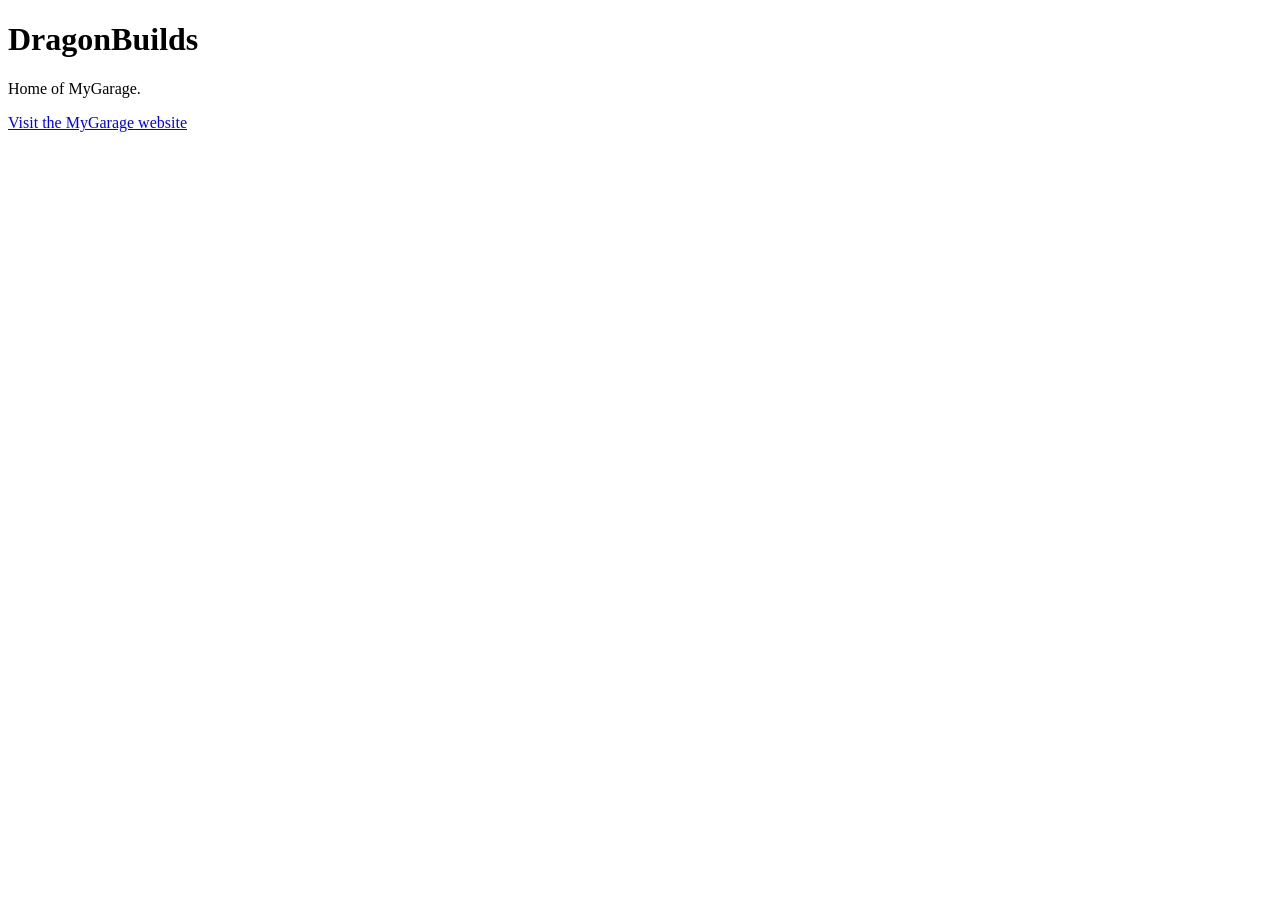
==== docs/index.html @ a49e7f2a "Create index.html" ====
<!doctype html>
<html lang="en">
<head>
    <meta charset="utf-8">
    <meta name="viewport" content="width=device-width, initial-scale=1">
    <title>DragonBuilds</title>
</head>
<body>
    <h1>DragonBuilds</h1>
    <p>Home of MyGarage.</p>
    <p><a href="mygarage/">Visit the MyGarage website</a></p>
</body>
</html>
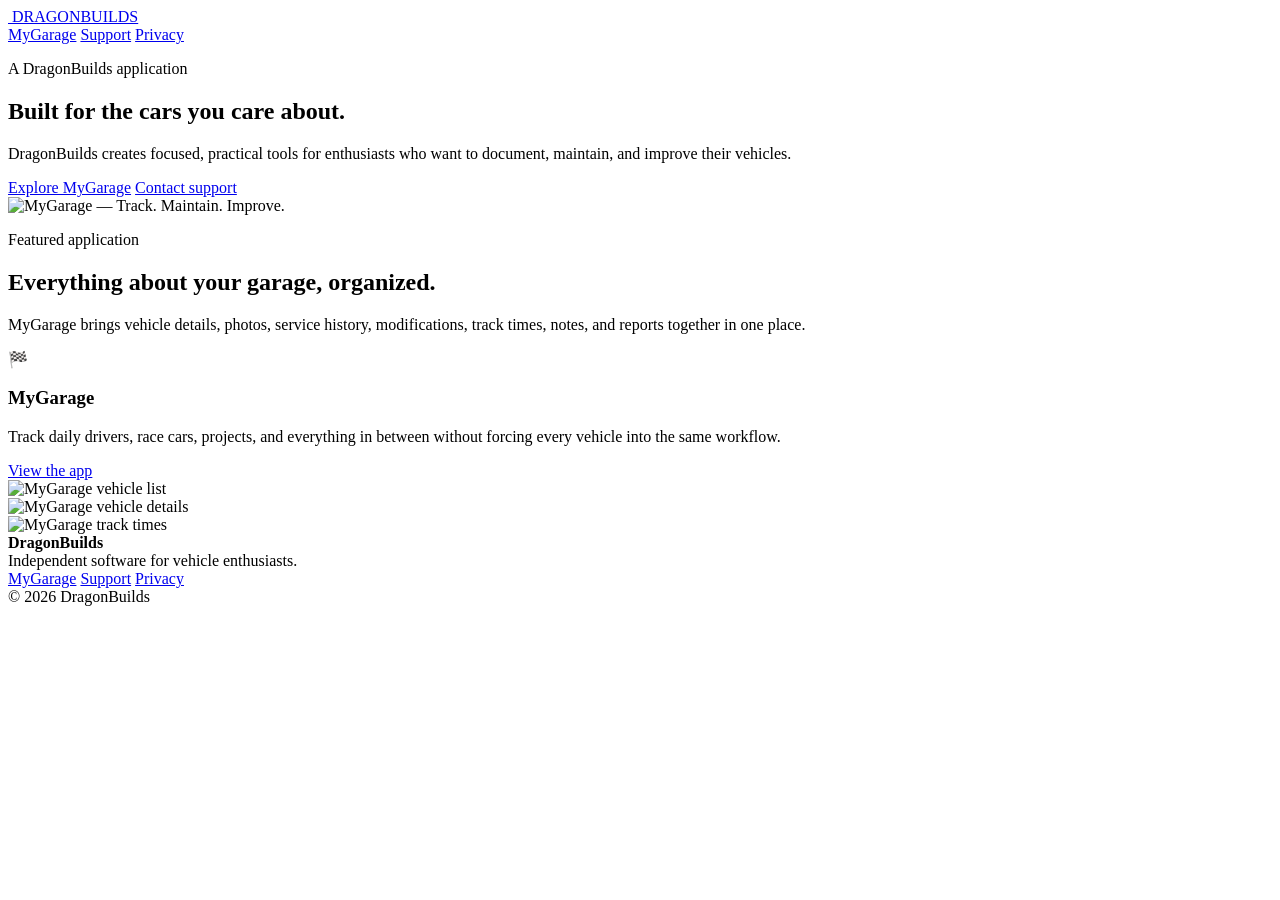
==== commit 7ff31868: "Add files via upload" ====
--- a/docs/index.html
+++ b/docs/index.html
@@ -1,13 +1,88 @@
 <!doctype html>
 <html lang="en">
 <head>
-    <meta charset="utf-8">
-    <meta name="viewport" content="width=device-width, initial-scale=1">
-    <title>DragonBuilds</title>
+  <meta charset="utf-8">
+  <meta name="viewport" content="width=device-width, initial-scale=1">
+  <meta name="description" content="DragonBuilds creates practical software for vehicle enthusiasts. Home of MyGarage.">
+  <meta name="theme-color" content="#050914">
+  <title>DragonBuilds — Home of MyGarage</title>
+  <link rel="icon" type="image/png" href="assets/images/mygarage-icon.png">
+  <link rel="stylesheet" href="/assets/styles.css">
 </head>
 <body>
-    <h1>DragonBuilds</h1>
-    <p>Home of MyGarage.</p>
-    <p><a href="mygarage/">Visit the MyGarage website</a></p>
+
+<header class="site-header">
+  <nav class="wrapper nav" aria-label="Primary navigation">
+    <a class="brand" href="/">
+      <img src="/assets/images/mygarage-icon.png" alt="">
+      <span>DRAGONBUILDS</span>
+    </a>
+    <div class="nav-links">
+      <a href="/mygarage/" aria-current="page">MyGarage</a>
+      <a class="hide-mobile" href="/mygarage/support.html" >Support</a>
+      <a class="hide-mobile" href="/mygarage/privacy.html" >Privacy</a>
+    </div>
+  </nav>
+</header>
+
+<main>
+  <section class="hero">
+    <div class="wrapper hero-grid">
+      <div>
+        <p class="eyebrow">A DragonBuilds application</p>
+        <h1>Built for the cars you care about.</h1>
+        <p class="lede">DragonBuilds creates focused, practical tools for enthusiasts who want to document, maintain, and improve their vehicles.</p>
+        <div class="hero-actions">
+          <a class="button" href="/mygarage/">Explore MyGarage</a>
+          <a class="button secondary" href="/mygarage/support.html">Contact support</a>
+        </div>
+      </div>
+      <div class="hero-art">
+        <img src="/assets/images/mygarage-wordmark.png" alt="MyGarage — Track. Maintain. Improve.">
+      </div>
+    </div>
+  </section>
+
+  <section class="section band">
+    <div class="wrapper">
+      <div class="section-heading">
+        <p class="eyebrow">Featured application</p>
+        <h2>Everything about your garage, organized.</h2>
+        <p>MyGarage brings vehicle details, photos, service history, modifications, track times, notes, and reports together in one place.</p>
+      </div>
+      <div class="feature-showcase">
+        <div>
+          <div class="card">
+            <div class="icon">🏁</div>
+            <h3>MyGarage</h3>
+            <p>Track daily drivers, race cars, projects, and everything in between without forcing every vehicle into the same workflow.</p>
+            <a class="button" href="/mygarage/">View the app</a>
+          </div>
+        </div>
+        <div class="phone-row" aria-label="MyGarage app screenshots">
+          <div class="phone-shot"><img src="/assets/images/garage-home.jpg" alt="MyGarage vehicle list"></div>
+          <div class="phone-shot"><img src="/assets/images/vehicle-details.jpg" alt="MyGarage vehicle details"></div>
+          <div class="phone-shot"><img src="/assets/images/track-times.jpg" alt="MyGarage track times"></div>
+        </div>
+      </div>
+    </div>
+  </section>
+</main>
+
+<footer>
+  <div class="wrapper footer-grid">
+    <div>
+      <strong>DragonBuilds</strong><br>
+      <span class="small">Independent software for vehicle enthusiasts.</span>
+    </div>
+    <div class="footer-links">
+      <a href="/mygarage/">MyGarage</a>
+      <a href="/mygarage/support.html">Support</a>
+      <a href="/mygarage/privacy.html">Privacy</a>
+    </div>
+    <div class="small">© 2026 DragonBuilds</div>
+  </div>
+</footer>
+
 </body>
 </html>
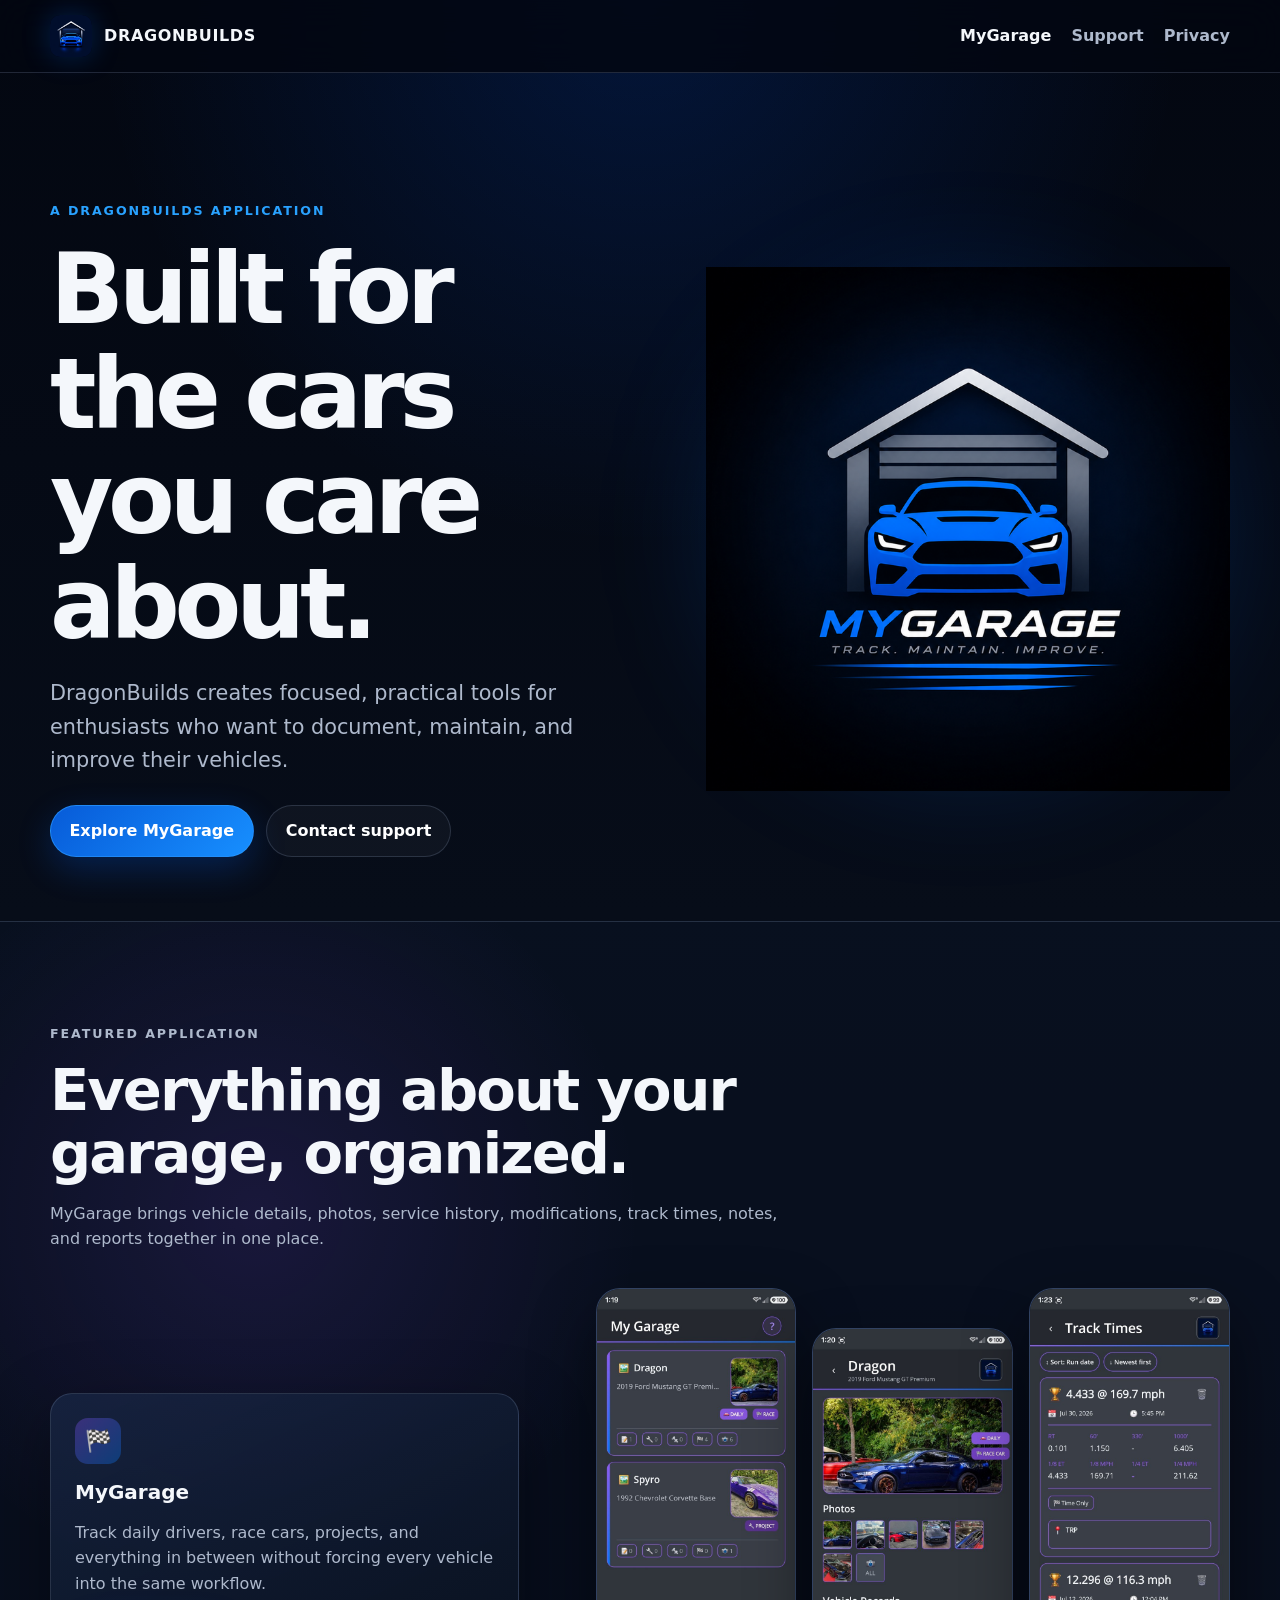
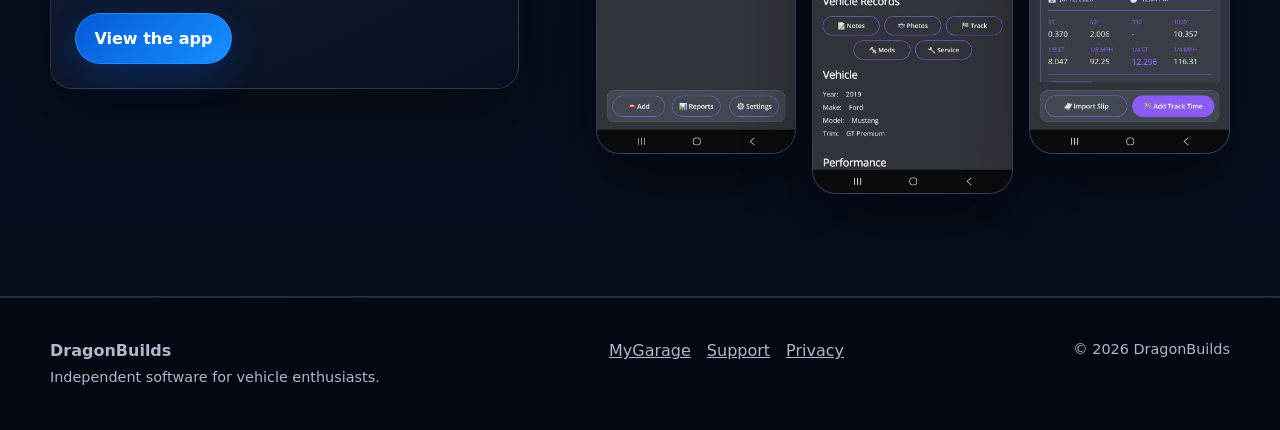
==== commit 6f3573d4: "Add files via upload" ====
--- a/docs/index.html
+++ b/docs/index.html
@@ -7,20 +7,20 @@
   <meta name="theme-color" content="#050914">
   <title>DragonBuilds — Home of MyGarage</title>
   <link rel="icon" type="image/png" href="assets/images/mygarage-icon.png">
-  <link rel="stylesheet" href="/assets/styles.css">
+  <link rel="stylesheet" href="assets/styles.css">
 </head>
 <body>
 
 <header class="site-header">
   <nav class="wrapper nav" aria-label="Primary navigation">
-    <a class="brand" href="/">
-      <img src="/assets/images/mygarage-icon.png" alt="">
+    <a class="brand" href="./">
+      <img src="assets/images/mygarage-icon.png" alt="">
       <span>DRAGONBUILDS</span>
     </a>
     <div class="nav-links">
-      <a href="/mygarage/" aria-current="page">MyGarage</a>
-      <a class="hide-mobile" href="/mygarage/support.html" >Support</a>
-      <a class="hide-mobile" href="/mygarage/privacy.html" >Privacy</a>
+      <a href="mygarage/" aria-current="page">MyGarage</a>
+      <a class="hide-mobile" href="mygarage/support.html" >Support</a>
+      <a class="hide-mobile" href="mygarage/privacy.html" >Privacy</a>
     </div>
   </nav>
 </header>
@@ -33,12 +33,12 @@
         <h1>Built for the cars you care about.</h1>
         <p class="lede">DragonBuilds creates focused, practical tools for enthusiasts who want to document, maintain, and improve their vehicles.</p>
         <div class="hero-actions">
-          <a class="button" href="/mygarage/">Explore MyGarage</a>
-          <a class="button secondary" href="/mygarage/support.html">Contact support</a>
+          <a class="button" href="mygarage/">Explore MyGarage</a>
+          <a class="button secondary" href="mygarage/support.html">Contact support</a>
         </div>
       </div>
       <div class="hero-art">
-        <img src="/assets/images/mygarage-wordmark.png" alt="MyGarage — Track. Maintain. Improve.">
+        <img src="assets/images/mygarage-wordmark.png" alt="MyGarage — Track. Maintain. Improve.">
       </div>
     </div>
   </section>
@@ -56,13 +56,13 @@
             <div class="icon">🏁</div>
             <h3>MyGarage</h3>
             <p>Track daily drivers, race cars, projects, and everything in between without forcing every vehicle into the same workflow.</p>
-            <a class="button" href="/mygarage/">View the app</a>
+            <a class="button" href="mygarage/">View the app</a>
           </div>
         </div>
         <div class="phone-row" aria-label="MyGarage app screenshots">
-          <div class="phone-shot"><img src="/assets/images/garage-home.jpg" alt="MyGarage vehicle list"></div>
-          <div class="phone-shot"><img src="/assets/images/vehicle-details.jpg" alt="MyGarage vehicle details"></div>
-          <div class="phone-shot"><img src="/assets/images/track-times.jpg" alt="MyGarage track times"></div>
+          <div class="phone-shot"><img src="assets/images/garage-home.jpg" alt="MyGarage vehicle list"></div>
+          <div class="phone-shot"><img src="assets/images/vehicle-details.jpg" alt="MyGarage vehicle details"></div>
+          <div class="phone-shot"><img src="assets/images/track-times.jpg" alt="MyGarage track times"></div>
         </div>
       </div>
     </div>
@@ -76,9 +76,9 @@
       <span class="small">Independent software for vehicle enthusiasts.</span>
     </div>
     <div class="footer-links">
-      <a href="/mygarage/">MyGarage</a>
-      <a href="/mygarage/support.html">Support</a>
-      <a href="/mygarage/privacy.html">Privacy</a>
+      <a href="mygarage/">MyGarage</a>
+      <a href="mygarage/support.html">Support</a>
+      <a href="mygarage/privacy.html">Privacy</a>
     </div>
     <div class="small">© 2026 DragonBuilds</div>
   </div>
--- a/docs/assets/styles.css
+++ b/docs/assets/styles.css
@@ -0,0 +1,432 @@
+:root {
+  --bg: #050914;
+  --bg-soft: #0a1122;
+  --panel: rgba(14, 24, 45, 0.86);
+  --panel-solid: #0d172a;
+  --text: #f4f7fb;
+  --muted: #aeb9cc;
+  --line: rgba(154, 173, 209, 0.2);
+  --blue: #087dff;
+  --blue-bright: #29a2ff;
+  --purple: #8c52ff;
+  --max-width: 1180px;
+  --shadow: 0 24px 70px rgba(0, 0, 0, 0.38);
+}
+
+* { box-sizing: border-box; }
+
+html {
+  scroll-behavior: smooth;
+  color-scheme: dark;
+}
+
+body {
+  margin: 0;
+  min-width: 320px;
+  font-family: Inter, ui-sans-serif, system-ui, -apple-system, BlinkMacSystemFont, "Segoe UI", sans-serif;
+  color: var(--text);
+  background:
+    radial-gradient(circle at 50% 0%, rgba(0, 92, 255, 0.17), transparent 34rem),
+    linear-gradient(180deg, #030711 0%, #070d19 45%, #030711 100%);
+  line-height: 1.6;
+}
+
+a { color: inherit; }
+
+img {
+  display: block;
+  max-width: 100%;
+}
+
+.wrapper {
+  width: min(calc(100% - 2rem), var(--max-width));
+  margin-inline: auto;
+}
+
+.site-header {
+  position: sticky;
+  top: 0;
+  z-index: 20;
+  border-bottom: 1px solid var(--line);
+  background: rgba(3, 7, 17, 0.84);
+  backdrop-filter: blur(18px);
+}
+
+.nav {
+  min-height: 72px;
+  display: flex;
+  align-items: center;
+  justify-content: space-between;
+  gap: 1.25rem;
+}
+
+.brand {
+  display: inline-flex;
+  align-items: center;
+  gap: 0.75rem;
+  font-weight: 800;
+  letter-spacing: 0.04em;
+  text-decoration: none;
+}
+
+.brand img {
+  width: 42px;
+  height: 42px;
+  border-radius: 10px;
+  box-shadow: 0 0 28px rgba(0, 111, 255, 0.25);
+}
+
+.nav-links {
+  display: flex;
+  align-items: center;
+  gap: 1.25rem;
+}
+
+.nav-links a {
+  color: var(--muted);
+  text-decoration: none;
+  font-weight: 650;
+}
+
+.nav-links a:hover,
+.nav-links a[aria-current="page"] {
+  color: var(--text);
+}
+
+.button {
+  display: inline-flex;
+  align-items: center;
+  justify-content: center;
+  min-height: 48px;
+  padding: 0.75rem 1.15rem;
+  border: 1px solid rgba(44, 153, 255, 0.65);
+  border-radius: 999px;
+  color: white;
+  background: linear-gradient(135deg, #075bd8, #178fff);
+  box-shadow: 0 12px 34px rgba(0, 102, 255, 0.24);
+  text-decoration: none;
+  font-weight: 800;
+}
+
+.button.secondary {
+  border-color: var(--line);
+  background: rgba(255, 255, 255, 0.035);
+  box-shadow: none;
+}
+
+.hero {
+  padding: clamp(4.5rem, 10vw, 8rem) 0 4rem;
+}
+
+.hero-grid {
+  display: grid;
+  grid-template-columns: 1.05fr 0.95fr;
+  align-items: center;
+  gap: clamp(2.5rem, 6vw, 6rem);
+}
+
+.eyebrow {
+  margin: 0 0 1rem;
+  color: var(--blue-bright);
+  font-weight: 850;
+  letter-spacing: 0.15em;
+  text-transform: uppercase;
+  font-size: 0.79rem;
+}
+
+h1, h2, h3 {
+  margin-top: 0;
+  line-height: 1.08;
+}
+
+h1 {
+  max-width: 12ch;
+  margin-bottom: 1.25rem;
+  font-size: clamp(3rem, 7.6vw, 6.8rem);
+  letter-spacing: -0.055em;
+}
+
+h2 {
+  margin-bottom: 1rem;
+  font-size: clamp(2rem, 4.5vw, 3.7rem);
+  letter-spacing: -0.035em;
+}
+
+h3 {
+  margin-bottom: 0.65rem;
+  font-size: 1.25rem;
+}
+
+.lede {
+  max-width: 640px;
+  margin: 0 0 1.75rem;
+  color: var(--muted);
+  font-size: clamp(1.05rem, 2vw, 1.3rem);
+}
+
+.hero-actions {
+  display: flex;
+  flex-wrap: wrap;
+  gap: 0.8rem;
+}
+
+.hero-art {
+  position: relative;
+  isolation: isolate;
+}
+
+.hero-art::before {
+  content: "";
+  position: absolute;
+  inset: 10% 8%;
+  z-index: -1;
+  border-radius: 50%;
+  background: rgba(0, 105, 255, 0.32);
+  filter: blur(70px);
+}
+
+.hero-art img {
+  width: min(100%, 640px);
+  margin-inline: auto;
+}
+
+.section {
+  padding: clamp(4rem, 8vw, 7rem) 0;
+}
+
+.section-heading {
+  max-width: 760px;
+  margin-bottom: 2.25rem;
+}
+
+.section-heading p,
+.card p,
+.prose p,
+.prose li {
+  color: var(--muted);
+}
+
+.grid-3,
+.grid-4 {
+  display: grid;
+  gap: 1.25rem;
+}
+
+.grid-3 { grid-template-columns: repeat(3, 1fr); }
+.grid-4 { grid-template-columns: repeat(4, 1fr); }
+
+.card {
+  padding: 1.5rem;
+  border: 1px solid var(--line);
+  border-radius: 22px;
+  background: linear-gradient(155deg, rgba(25, 40, 71, 0.72), rgba(9, 17, 31, 0.88));
+  box-shadow: var(--shadow);
+}
+
+.card .icon {
+  display: grid;
+  width: 46px;
+  height: 46px;
+  margin-bottom: 1.15rem;
+  place-items: center;
+  border-radius: 13px;
+  background: linear-gradient(135deg, rgba(140,82,255,.32), rgba(0,126,255,.32));
+  font-size: 1.35rem;
+}
+
+.feature-showcase {
+  display: grid;
+  grid-template-columns: 0.85fr 1.15fr;
+  gap: clamp(2rem, 6vw, 5rem);
+  align-items: center;
+}
+
+.phone-row {
+  display: grid;
+  grid-template-columns: repeat(3, minmax(0, 1fr));
+  gap: 1rem;
+  align-items: start;
+}
+
+.phone-shot {
+  overflow: hidden;
+  border: 1px solid rgba(97, 131, 188, 0.4);
+  border-radius: 24px;
+  background: #111827;
+  box-shadow: 0 28px 65px rgba(0, 0, 0, 0.48);
+}
+
+.phone-shot:nth-child(2) { margin-top: 2.5rem; }
+
+.phone-shot img {
+  width: 100%;
+  height: auto;
+}
+
+.screenshot-grid {
+  display: grid;
+  grid-template-columns: repeat(4, minmax(0, 1fr));
+  gap: 1rem;
+}
+
+.screenshot-card {
+  overflow: hidden;
+  border: 1px solid var(--line);
+  border-radius: 22px;
+  background: var(--panel-solid);
+  box-shadow: var(--shadow);
+}
+
+.screenshot-card img {
+  width: 100%;
+  aspect-ratio: 9 / 19.5;
+  object-fit: cover;
+  object-position: top;
+}
+
+.screenshot-card figcaption {
+  padding: 1rem;
+  color: var(--muted);
+  font-weight: 700;
+}
+
+.band {
+  border-block: 1px solid var(--line);
+  background:
+    radial-gradient(circle at 20% 30%, rgba(140, 82, 255, 0.13), transparent 24rem),
+    rgba(10, 18, 34, 0.65);
+}
+
+.callout {
+  display: flex;
+  align-items: center;
+  justify-content: space-between;
+  gap: 2rem;
+  padding: clamp(2rem, 5vw, 3.5rem);
+  border: 1px solid rgba(28, 133, 255, 0.38);
+  border-radius: 28px;
+  background: linear-gradient(135deg, rgba(6, 45, 97, 0.72), rgba(21, 14, 56, 0.75));
+}
+
+.callout h2 { margin-bottom: 0.4rem; }
+.callout p { margin: 0; color: var(--muted); }
+
+.page-hero {
+  padding: 5rem 0 2.5rem;
+}
+
+.page-hero h1 {
+  max-width: 16ch;
+  font-size: clamp(2.6rem, 7vw, 5.2rem);
+}
+
+.prose {
+  max-width: 860px;
+  padding-bottom: 6rem;
+}
+
+.prose section {
+  margin-top: 2.5rem;
+  padding-top: 2.5rem;
+  border-top: 1px solid var(--line);
+}
+
+.prose ul {
+  padding-left: 1.25rem;
+}
+
+.contact-box {
+  margin: 2rem 0;
+  padding: 1.5rem;
+  border: 1px solid rgba(44, 153, 255, 0.44);
+  border-radius: 20px;
+  background: rgba(8, 39, 82, 0.48);
+}
+
+.contact-box a {
+  color: #65b7ff;
+  font-weight: 800;
+}
+
+footer {
+  padding: 2.5rem 0;
+  border-top: 1px solid var(--line);
+  color: var(--muted);
+}
+
+.footer-grid {
+  display: flex;
+  justify-content: space-between;
+  gap: 1rem;
+  flex-wrap: wrap;
+}
+
+.footer-links {
+  display: flex;
+  gap: 1rem;
+  flex-wrap: wrap;
+}
+
+.footer-links a {
+  color: var(--muted);
+}
+
+.small { font-size: 0.9rem; }
+
+@media (max-width: 900px) {
+  .hero-grid,
+  .feature-showcase {
+    grid-template-columns: 1fr;
+  }
+
+  .hero-art {
+    max-width: 650px;
+    margin-inline: auto;
+  }
+
+  .grid-3 { grid-template-columns: 1fr; }
+  .grid-4 { grid-template-columns: repeat(2, 1fr); }
+  .screenshot-grid { grid-template-columns: repeat(2, 1fr); }
+}
+
+@media (max-width: 620px) {
+  .wrapper { width: min(calc(100% - 1.25rem), var(--max-width)); }
+
+  .nav {
+    min-height: 64px;
+  }
+
+  .brand span { display: none; }
+
+  .nav-links {
+    gap: 0.75rem;
+    font-size: 0.9rem;
+  }
+
+  .nav-links .hide-mobile { display: none; }
+
+  .hero { padding-top: 3.5rem; }
+
+  .hero-actions .button {
+    width: 100%;
+  }
+
+  .phone-row {
+    grid-template-columns: repeat(2, 1fr);
+  }
+
+  .phone-shot:nth-child(2) { margin-top: 1rem; }
+  .phone-shot:nth-child(3) { display: none; }
+
+  .grid-4,
+  .screenshot-grid {
+    grid-template-columns: 1fr;
+  }
+
+  .callout {
+    align-items: stretch;
+    flex-direction: column;
+  }
+
+  .callout .button { width: 100%; }
+}
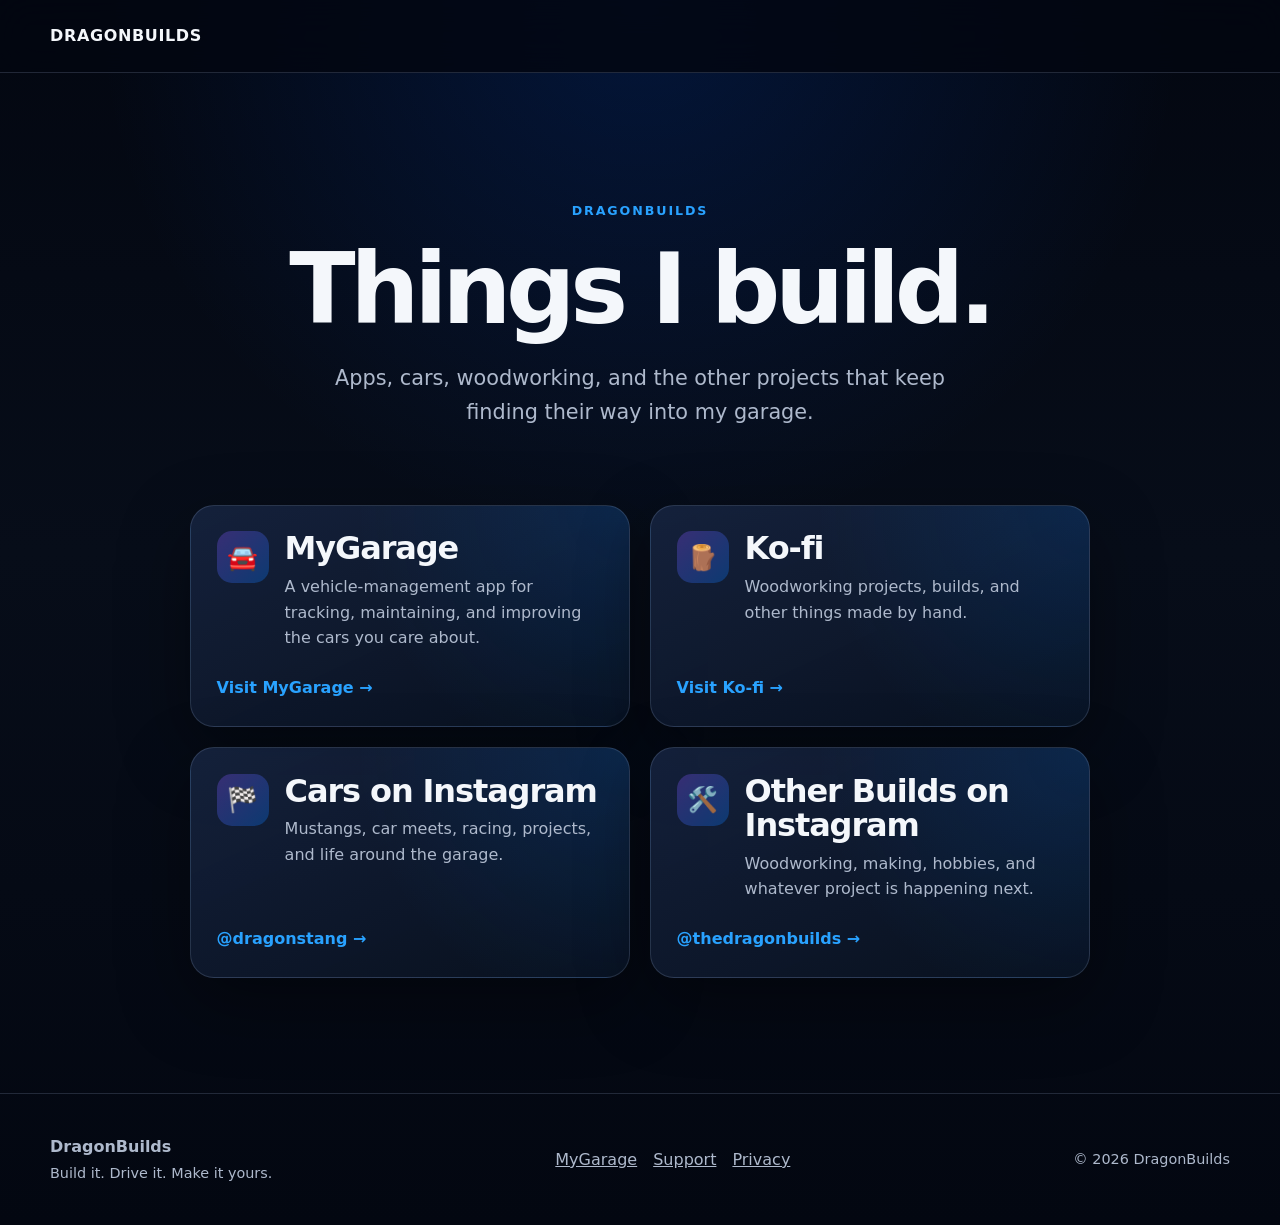
==== commit 5b7f651c: "Add files via upload" ====
--- a/docs/index.html
+++ b/docs/index.html
@@ -3,68 +3,184 @@
 <head>
   <meta charset="utf-8">
   <meta name="viewport" content="width=device-width, initial-scale=1">
-  <meta name="description" content="DragonBuilds creates practical software for vehicle enthusiasts. Home of MyGarage.">
+  <meta name="description" content="DragonBuilds — apps, cars, woodworking, and other projects.">
   <meta name="theme-color" content="#050914">
-  <title>DragonBuilds — Home of MyGarage</title>
+  <title>DragonBuilds</title>
   <link rel="icon" type="image/png" href="assets/images/mygarage-icon.png">
   <link rel="stylesheet" href="assets/styles.css">
+
+  <style>
+    .links-hero {
+      padding: clamp(4.5rem, 10vw, 8rem) 0 3rem;
+      text-align: center;
+    }
+
+    .links-hero h1 {
+      max-width: none;
+      margin-left: auto;
+      margin-right: auto;
+    }
+
+    .links-hero .lede {
+      margin-left: auto;
+      margin-right: auto;
+    }
+
+    .link-grid {
+      display: grid;
+      grid-template-columns: repeat(2, minmax(0, 1fr));
+      gap: 1.25rem;
+      max-width: 900px;
+      margin: 0 auto;
+      padding-bottom: clamp(4rem, 9vw, 8rem);
+    }
+
+    .link-card {
+      display: flex;
+      min-height: 180px;
+      padding: 1.6rem;
+      flex-direction: column;
+      justify-content: space-between;
+      gap: 1.5rem;
+      border: 1px solid var(--line);
+      border-radius: 24px;
+      background:
+        radial-gradient(circle at 100% 0%, rgba(0, 126, 255, 0.14), transparent 17rem),
+        linear-gradient(155deg, rgba(25, 40, 71, 0.76), rgba(9, 17, 31, 0.9));
+      box-shadow: var(--shadow);
+      text-decoration: none;
+      transition: transform 160ms ease, border-color 160ms ease;
+    }
+
+    .link-card:hover,
+    .link-card:focus-visible {
+      transform: translateY(-3px);
+      border-color: rgba(41, 162, 255, 0.7);
+    }
+
+    .link-card h2 {
+      margin: 0 0 .5rem;
+      font-size: clamp(1.5rem, 4vw, 2rem);
+    }
+
+    .link-card p {
+      margin: 0;
+      color: var(--muted);
+    }
+
+    .link-top {
+      display: flex;
+      align-items: flex-start;
+      gap: 1rem;
+    }
+
+    .link-icon {
+      display: grid;
+      flex: 0 0 auto;
+      width: 52px;
+      height: 52px;
+      place-items: center;
+      border-radius: 15px;
+      background: linear-gradient(135deg, rgba(140,82,255,.30), rgba(0,126,255,.30));
+      font-size: 1.55rem;
+    }
+
+    .visit {
+      color: var(--blue-bright);
+      font-weight: 800;
+    }
+
+    .simple-nav {
+      display: flex;
+      align-items: center;
+      min-height: 72px;
+    }
+
+    .simple-nav .brand {
+      margin-right: auto;
+    }
+
+    .footer-grid {
+      align-items: center;
+    }
+
+    @media (max-width: 700px) {
+      .link-grid {
+        grid-template-columns: 1fr;
+      }
+
+      .link-card {
+        min-height: 160px;
+      }
+    }
+  </style>
 </head>
+
 <body>
-
 <header class="site-header">
-  <nav class="wrapper nav" aria-label="Primary navigation">
+  <nav class="wrapper simple-nav" aria-label="Primary navigation">
     <a class="brand" href="./">
-      <img src="assets/images/mygarage-icon.png" alt="">
       <span>DRAGONBUILDS</span>
     </a>
-    <div class="nav-links">
-      <a href="mygarage/" aria-current="page">MyGarage</a>
-      <a class="hide-mobile" href="mygarage/support.html" >Support</a>
-      <a class="hide-mobile" href="mygarage/privacy.html" >Privacy</a>
-    </div>
   </nav>
 </header>
 
 <main>
-  <section class="hero">
-    <div class="wrapper hero-grid">
-      <div>
-        <p class="eyebrow">A DragonBuilds application</p>
-        <h1>Built for the cars you care about.</h1>
-        <p class="lede">DragonBuilds creates focused, practical tools for enthusiasts who want to document, maintain, and improve their vehicles.</p>
-        <div class="hero-actions">
-          <a class="button" href="mygarage/">Explore MyGarage</a>
-          <a class="button secondary" href="mygarage/support.html">Contact support</a>
-        </div>
-      </div>
-      <div class="hero-art">
-        <img src="assets/images/mygarage-wordmark.png" alt="MyGarage — Track. Maintain. Improve.">
-      </div>
+  <section class="links-hero">
+    <div class="wrapper">
+      <p class="eyebrow">DragonBuilds</p>
+      <h1>Things I build.</h1>
+      <p class="lede">Apps, cars, woodworking, and the other projects that keep finding their way into my garage.</p>
     </div>
   </section>
 
-  <section class="section band">
-    <div class="wrapper">
-      <div class="section-heading">
-        <p class="eyebrow">Featured application</p>
-        <h2>Everything about your garage, organized.</h2>
-        <p>MyGarage brings vehicle details, photos, service history, modifications, track times, notes, and reports together in one place.</p>
-      </div>
-      <div class="feature-showcase">
-        <div>
-          <div class="card">
-            <div class="icon">🏁</div>
-            <h3>MyGarage</h3>
-            <p>Track daily drivers, race cars, projects, and everything in between without forcing every vehicle into the same workflow.</p>
-            <a class="button" href="mygarage/">View the app</a>
-          </div>
-        </div>
-        <div class="phone-row" aria-label="MyGarage app screenshots">
-          <div class="phone-shot"><img src="assets/images/garage-home.jpg" alt="MyGarage vehicle list"></div>
-          <div class="phone-shot"><img src="assets/images/vehicle-details.jpg" alt="MyGarage vehicle details"></div>
-          <div class="phone-shot"><img src="assets/images/track-times.jpg" alt="MyGarage track times"></div>
-        </div>
-      </div>
+  <section class="wrapper">
+    <div class="link-grid">
+
+      <a class="link-card" href="mygarage/">
+        <div class="link-top">
+          <div class="link-icon">🚘</div>
+          <div>
+            <h2>MyGarage</h2>
+            <p>A vehicle-management app for tracking, maintaining, and improving the cars you care about.</p>
+          </div>
+        </div>
+        <span class="visit">Visit MyGarage →</span>
+      </a>
+
+      <a class="link-card" href="https://ko-fi.com/dragonbuilds" target="_blank" rel="noopener noreferrer">
+        <div class="link-top">
+          <div class="link-icon">🪵</div>
+          <div>
+            <h2>Ko-fi</h2>
+            <p>Woodworking projects, builds, and other things made by hand.</p>
+          </div>
+        </div>
+        <span class="visit">Visit Ko-fi →</span>
+      </a>
+
+      <a class="link-card" href="https://www.instagram.com/dragonstang" target="_blank" rel="noopener noreferrer">
+        <div class="link-top">
+          <div class="link-icon">🏁</div>
+          <div>
+            <h2>Cars on Instagram</h2>
+            <p>Mustangs, car meets, racing, projects, and life around the garage.</p>
+          </div>
+        </div>
+        <span class="visit">@dragonstang →</span>
+      </a>
+
+      <a class="link-card" href="https://www.instagram.com/thedragonbuilds" target="_blank" rel="noopener noreferrer">
+        <div class="link-top">
+          <div class="link-icon">🛠️</div>
+          <div>
+            <h2>Other Builds on Instagram</h2>
+            <p>Woodworking, making, hobbies, and whatever project is happening next.</p>
+          </div>
+        </div>
+        <span class="visit">@thedragonbuilds →</span>
+      </a>
+
     </div>
   </section>
 </main>
@@ -73,7 +189,7 @@
   <div class="wrapper footer-grid">
     <div>
       <strong>DragonBuilds</strong><br>
-      <span class="small">Independent software for vehicle enthusiasts.</span>
+      <span class="small">Build it. Drive it. Make it yours.</span>
     </div>
     <div class="footer-links">
       <a href="mygarage/">MyGarage</a>
@@ -83,6 +199,5 @@
     <div class="small">© 2026 DragonBuilds</div>
   </div>
 </footer>
-
 </body>
 </html>
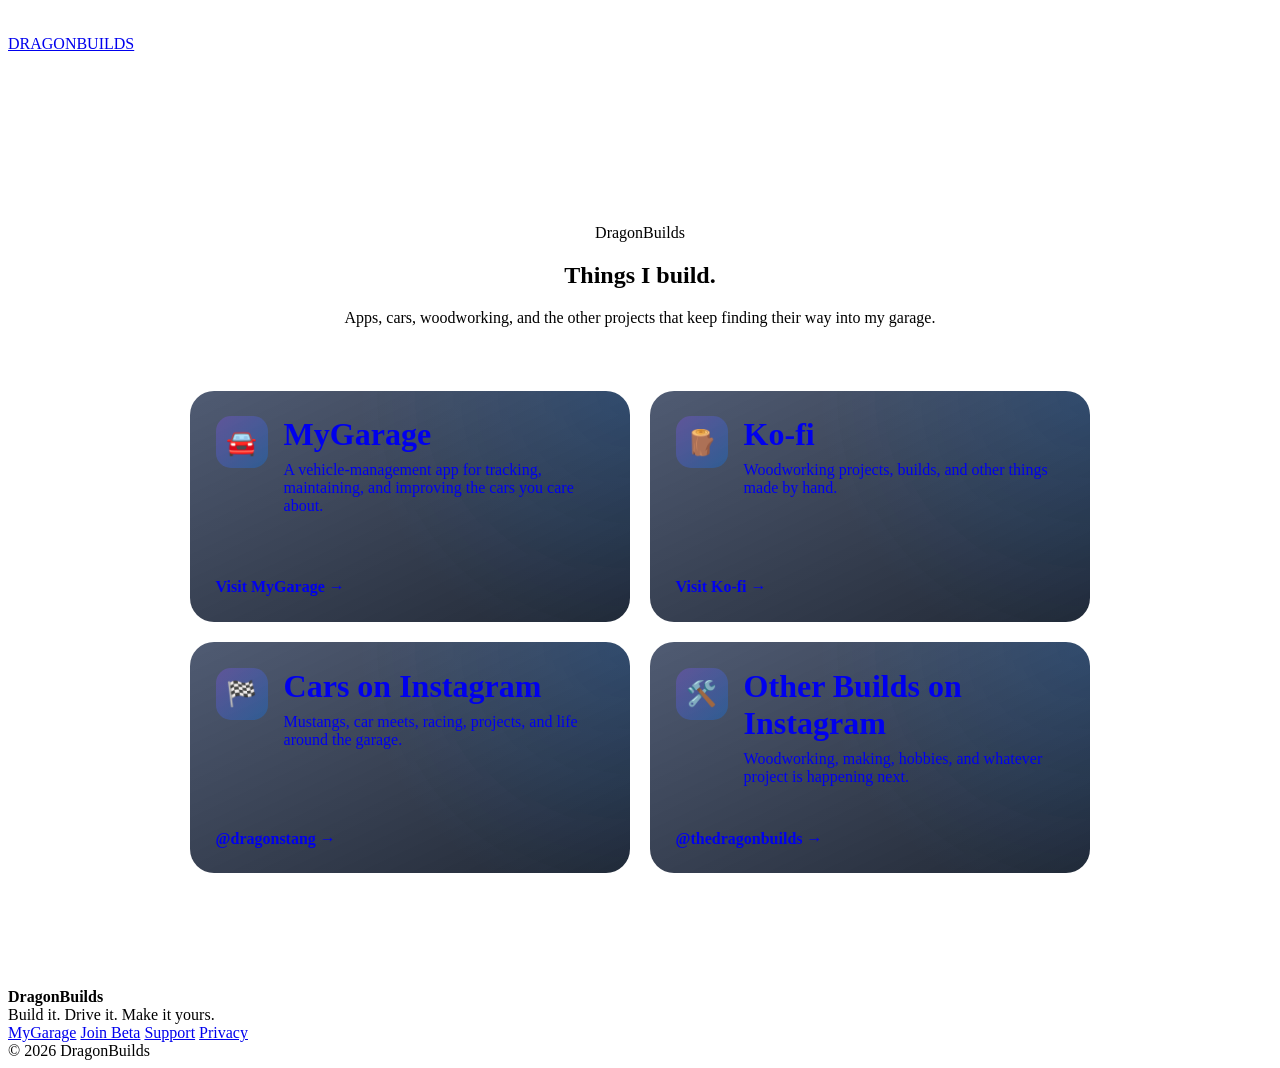
==== commit d7aad743: "Add files via upload" ====
--- a/docs/index.html
+++ b/docs/index.html
@@ -193,6 +193,7 @@
     </div>
     <div class="footer-links">
       <a href="mygarage/">MyGarage</a>
+      <a href="mygarage/beta.html">Join Beta</a>
       <a href="mygarage/support.html">Support</a>
       <a href="mygarage/privacy.html">Privacy</a>
     </div>
--- a/docs/assets/styles.css
+++ b/docs/assets/styles.css
@@ -1,432 +1,129 @@
-:root {
-  --bg: #050914;
-  --bg-soft: #0a1122;
-  --panel: rgba(14, 24, 45, 0.86);
-  --panel-solid: #0d172a;
-  --text: #f4f7fb;
-  --muted: #aeb9cc;
-  --line: rgba(154, 173, 209, 0.2);
-  --blue: #087dff;
-  --blue-bright: #29a2ff;
-  --purple: #8c52ff;
-  --max-width: 1180px;
-  --shadow: 0 24px 70px rgba(0, 0, 0, 0.38);
+
+
+/* Beta signup */
+.beta-layout {
+  display: grid;
+  grid-template-columns: 0.9fr 1.1fr;
+  gap: clamp(2rem, 6vw, 5rem);
+  align-items: start;
 }
 
-* { box-sizing: border-box; }
-
-html {
-  scroll-behavior: smooth;
-  color-scheme: dark;
+.beta-panel {
+  padding: clamp(1.4rem, 3vw, 2rem);
+  border: 1px solid var(--line);
+  border-radius: 24px;
+  background: linear-gradient(155deg, rgba(25, 40, 71, 0.72), rgba(9, 17, 31, 0.9));
+  box-shadow: var(--shadow);
 }
 
-body {
-  margin: 0;
-  min-width: 320px;
-  font-family: Inter, ui-sans-serif, system-ui, -apple-system, BlinkMacSystemFont, "Segoe UI", sans-serif;
-  color: var(--text);
-  background:
-    radial-gradient(circle at 50% 0%, rgba(0, 92, 255, 0.17), transparent 34rem),
-    linear-gradient(180deg, #030711 0%, #070d19 45%, #030711 100%);
-  line-height: 1.6;
+.beta-form {
+  display: grid;
+  gap: 1.1rem;
 }
 
-a { color: inherit; }
-
-img {
-  display: block;
-  max-width: 100%;
+.form-row {
+  display: grid;
+  gap: 0.45rem;
 }
 
-.wrapper {
-  width: min(calc(100% - 2rem), var(--max-width));
-  margin-inline: auto;
+.form-row label,
+.field-label {
+  color: var(--text);
+  font-weight: 750;
 }
 
-.site-header {
-  position: sticky;
-  top: 0;
-  z-index: 20;
-  border-bottom: 1px solid var(--line);
-  background: rgba(3, 7, 17, 0.84);
-  backdrop-filter: blur(18px);
-}
-
-.nav {
-  min-height: 72px;
-  display: flex;
-  align-items: center;
-  justify-content: space-between;
-  gap: 1.25rem;
-}
-
-.brand {
-  display: inline-flex;
-  align-items: center;
-  gap: 0.75rem;
-  font-weight: 800;
-  letter-spacing: 0.04em;
-  text-decoration: none;
-}
-
-.brand img {
-  width: 42px;
-  height: 42px;
-  border-radius: 10px;
-  box-shadow: 0 0 28px rgba(0, 111, 255, 0.25);
-}
-
-.nav-links {
-  display: flex;
-  align-items: center;
-  gap: 1.25rem;
-}
-
-.nav-links a {
-  color: var(--muted);
-  text-decoration: none;
-  font-weight: 650;
-}
-
-.nav-links a:hover,
-.nav-links a[aria-current="page"] {
-  color: var(--text);
-}
-
-.button {
-  display: inline-flex;
-  align-items: center;
-  justify-content: center;
-  min-height: 48px;
-  padding: 0.75rem 1.15rem;
-  border: 1px solid rgba(44, 153, 255, 0.65);
-  border-radius: 999px;
-  color: white;
-  background: linear-gradient(135deg, #075bd8, #178fff);
-  box-shadow: 0 12px 34px rgba(0, 102, 255, 0.24);
-  text-decoration: none;
-  font-weight: 800;
-}
-
-.button.secondary {
-  border-color: var(--line);
-  background: rgba(255, 255, 255, 0.035);
-  box-shadow: none;
-}
-
-.hero {
-  padding: clamp(4.5rem, 10vw, 8rem) 0 4rem;
-}
-
-.hero-grid {
-  display: grid;
-  grid-template-columns: 1.05fr 0.95fr;
-  align-items: center;
-  gap: clamp(2.5rem, 6vw, 6rem);
-}
-
-.eyebrow {
-  margin: 0 0 1rem;
-  color: var(--blue-bright);
-  font-weight: 850;
-  letter-spacing: 0.15em;
-  text-transform: uppercase;
-  font-size: 0.79rem;
-}
-
-h1, h2, h3 {
-  margin-top: 0;
-  line-height: 1.08;
-}
-
-h1 {
-  max-width: 12ch;
-  margin-bottom: 1.25rem;
-  font-size: clamp(3rem, 7.6vw, 6.8rem);
-  letter-spacing: -0.055em;
-}
-
-h2 {
-  margin-bottom: 1rem;
-  font-size: clamp(2rem, 4.5vw, 3.7rem);
-  letter-spacing: -0.035em;
-}
-
-h3 {
-  margin-bottom: 0.65rem;
-  font-size: 1.25rem;
-}
-
-.lede {
-  max-width: 640px;
-  margin: 0 0 1.75rem;
-  color: var(--muted);
-  font-size: clamp(1.05rem, 2vw, 1.3rem);
-}
-
-.hero-actions {
-  display: flex;
-  flex-wrap: wrap;
-  gap: 0.8rem;
-}
-
-.hero-art {
-  position: relative;
-  isolation: isolate;
-}
-
-.hero-art::before {
-  content: "";
-  position: absolute;
-  inset: 10% 8%;
-  z-index: -1;
-  border-radius: 50%;
-  background: rgba(0, 105, 255, 0.32);
-  filter: blur(70px);
-}
-
-.hero-art img {
-  width: min(100%, 640px);
-  margin-inline: auto;
-}
-
-.section {
-  padding: clamp(4rem, 8vw, 7rem) 0;
-}
-
-.section-heading {
-  max-width: 760px;
-  margin-bottom: 2.25rem;
-}
-
-.section-heading p,
-.card p,
-.prose p,
-.prose li {
+.form-row small,
+.form-note {
   color: var(--muted);
 }
 
-.grid-3,
-.grid-4 {
-  display: grid;
-  gap: 1.25rem;
+.beta-form input[type="text"],
+.beta-form input[type="email"],
+.beta-form textarea {
+  width: 100%;
+  min-height: 48px;
+  padding: 0.8rem 0.9rem;
+  border: 1px solid rgba(154, 173, 209, 0.28);
+  border-radius: 12px;
+  outline: none;
+  color: var(--text);
+  background: rgba(3, 8, 18, 0.72);
+  font: inherit;
 }
 
-.grid-3 { grid-template-columns: repeat(3, 1fr); }
-.grid-4 { grid-template-columns: repeat(4, 1fr); }
-
-.card {
-  padding: 1.5rem;
-  border: 1px solid var(--line);
-  border-radius: 22px;
-  background: linear-gradient(155deg, rgba(25, 40, 71, 0.72), rgba(9, 17, 31, 0.88));
-  box-shadow: var(--shadow);
+.beta-form textarea {
+  min-height: 110px;
+  resize: vertical;
 }
 
-.card .icon {
-  display: grid;
-  width: 46px;
-  height: 46px;
-  margin-bottom: 1.15rem;
-  place-items: center;
-  border-radius: 13px;
-  background: linear-gradient(135deg, rgba(140,82,255,.32), rgba(0,126,255,.32));
-  font-size: 1.35rem;
+.beta-form input:focus,
+.beta-form textarea:focus {
+  border-color: var(--blue-bright);
+  box-shadow: 0 0 0 3px rgba(41, 162, 255, 0.12);
 }
 
-.feature-showcase {
+.check-row {
   display: grid;
-  grid-template-columns: 0.85fr 1.15fr;
-  gap: clamp(2rem, 6vw, 5rem);
-  align-items: center;
+  grid-template-columns: auto 1fr;
+  gap: 0.75rem;
+  align-items: start;
+  color: var(--muted);
 }
 
-.phone-row {
+.check-row input {
+  width: 19px;
+  height: 19px;
+  margin-top: 0.2rem;
+  accent-color: var(--blue);
+}
+
+.form-status {
+  display: none;
+  padding: 1rem 1.1rem;
+  border-radius: 12px;
+  color: var(--text);
+  background: rgba(0, 126, 255, 0.12);
+  border: 1px solid rgba(41, 162, 255, 0.35);
+}
+
+.form-status.show {
+  display: block;
+}
+
+.beta-steps {
   display: grid;
-  grid-template-columns: repeat(3, minmax(0, 1fr));
   gap: 1rem;
+  margin: 1.5rem 0 0;
+}
+
+.beta-step {
+  display: grid;
+  grid-template-columns: 38px 1fr;
+  gap: 0.9rem;
   align-items: start;
 }
 
-.phone-shot {
-  overflow: hidden;
-  border: 1px solid rgba(97, 131, 188, 0.4);
-  border-radius: 24px;
-  background: #111827;
-  box-shadow: 0 28px 65px rgba(0, 0, 0, 0.48);
+.beta-step-number {
+  display: grid;
+  width: 38px;
+  height: 38px;
+  place-items: center;
+  border-radius: 50%;
+  font-weight: 850;
+  background: linear-gradient(135deg, rgba(140,82,255,.36), rgba(0,126,255,.36));
 }
 
-.phone-shot:nth-child(2) { margin-top: 2.5rem; }
-
-.phone-shot img {
-  width: 100%;
-  height: auto;
+.install-placeholder {
+  margin-top: 1.5rem;
+  padding: 1.25rem;
+  border: 1px dashed rgba(154, 173, 209, 0.35);
+  border-radius: 18px;
+  color: var(--muted);
+  background: rgba(255,255,255,0.025);
 }
 
-.screenshot-grid {
-  display: grid;
-  grid-template-columns: repeat(4, minmax(0, 1fr));
-  gap: 1rem;
-}
-
-.screenshot-card {
-  overflow: hidden;
-  border: 1px solid var(--line);
-  border-radius: 22px;
-  background: var(--panel-solid);
-  box-shadow: var(--shadow);
-}
-
-.screenshot-card img {
-  width: 100%;
-  aspect-ratio: 9 / 19.5;
-  object-fit: cover;
-  object-position: top;
-}
-
-.screenshot-card figcaption {
-  padding: 1rem;
-  color: var(--muted);
-  font-weight: 700;
-}
-
-.band {
-  border-block: 1px solid var(--line);
-  background:
-    radial-gradient(circle at 20% 30%, rgba(140, 82, 255, 0.13), transparent 24rem),
-    rgba(10, 18, 34, 0.65);
-}
-
-.callout {
-  display: flex;
-  align-items: center;
-  justify-content: space-between;
-  gap: 2rem;
-  padding: clamp(2rem, 5vw, 3.5rem);
-  border: 1px solid rgba(28, 133, 255, 0.38);
-  border-radius: 28px;
-  background: linear-gradient(135deg, rgba(6, 45, 97, 0.72), rgba(21, 14, 56, 0.75));
-}
-
-.callout h2 { margin-bottom: 0.4rem; }
-.callout p { margin: 0; color: var(--muted); }
-
-.page-hero {
-  padding: 5rem 0 2.5rem;
-}
-
-.page-hero h1 {
-  max-width: 16ch;
-  font-size: clamp(2.6rem, 7vw, 5.2rem);
-}
-
-.prose {
-  max-width: 860px;
-  padding-bottom: 6rem;
-}
-
-.prose section {
-  margin-top: 2.5rem;
-  padding-top: 2.5rem;
-  border-top: 1px solid var(--line);
-}
-
-.prose ul {
-  padding-left: 1.25rem;
-}
-
-.contact-box {
-  margin: 2rem 0;
-  padding: 1.5rem;
-  border: 1px solid rgba(44, 153, 255, 0.44);
-  border-radius: 20px;
-  background: rgba(8, 39, 82, 0.48);
-}
-
-.contact-box a {
-  color: #65b7ff;
-  font-weight: 800;
-}
-
-footer {
-  padding: 2.5rem 0;
-  border-top: 1px solid var(--line);
-  color: var(--muted);
-}
-
-.footer-grid {
-  display: flex;
-  justify-content: space-between;
-  gap: 1rem;
-  flex-wrap: wrap;
-}
-
-.footer-links {
-  display: flex;
-  gap: 1rem;
-  flex-wrap: wrap;
-}
-
-.footer-links a {
-  color: var(--muted);
-}
-
-.small { font-size: 0.9rem; }
-
-@media (max-width: 900px) {
-  .hero-grid,
-  .feature-showcase {
+@media (max-width: 850px) {
+  .beta-layout {
     grid-template-columns: 1fr;
   }
-
-  .hero-art {
-    max-width: 650px;
-    margin-inline: auto;
-  }
-
-  .grid-3 { grid-template-columns: 1fr; }
-  .grid-4 { grid-template-columns: repeat(2, 1fr); }
-  .screenshot-grid { grid-template-columns: repeat(2, 1fr); }
 }
-
-@media (max-width: 620px) {
-  .wrapper { width: min(calc(100% - 1.25rem), var(--max-width)); }
-
-  .nav {
-    min-height: 64px;
-  }
-
-  .brand span { display: none; }
-
-  .nav-links {
-    gap: 0.75rem;
-    font-size: 0.9rem;
-  }
-
-  .nav-links .hide-mobile { display: none; }
-
-  .hero { padding-top: 3.5rem; }
-
-  .hero-actions .button {
-    width: 100%;
-  }
-
-  .phone-row {
-    grid-template-columns: repeat(2, 1fr);
-  }
-
-  .phone-shot:nth-child(2) { margin-top: 1rem; }
-  .phone-shot:nth-child(3) { display: none; }
-
-  .grid-4,
-  .screenshot-grid {
-    grid-template-columns: 1fr;
-  }
-
-  .callout {
-    align-items: stretch;
-    flex-direction: column;
-  }
-
-  .callout .button { width: 100%; }
-}
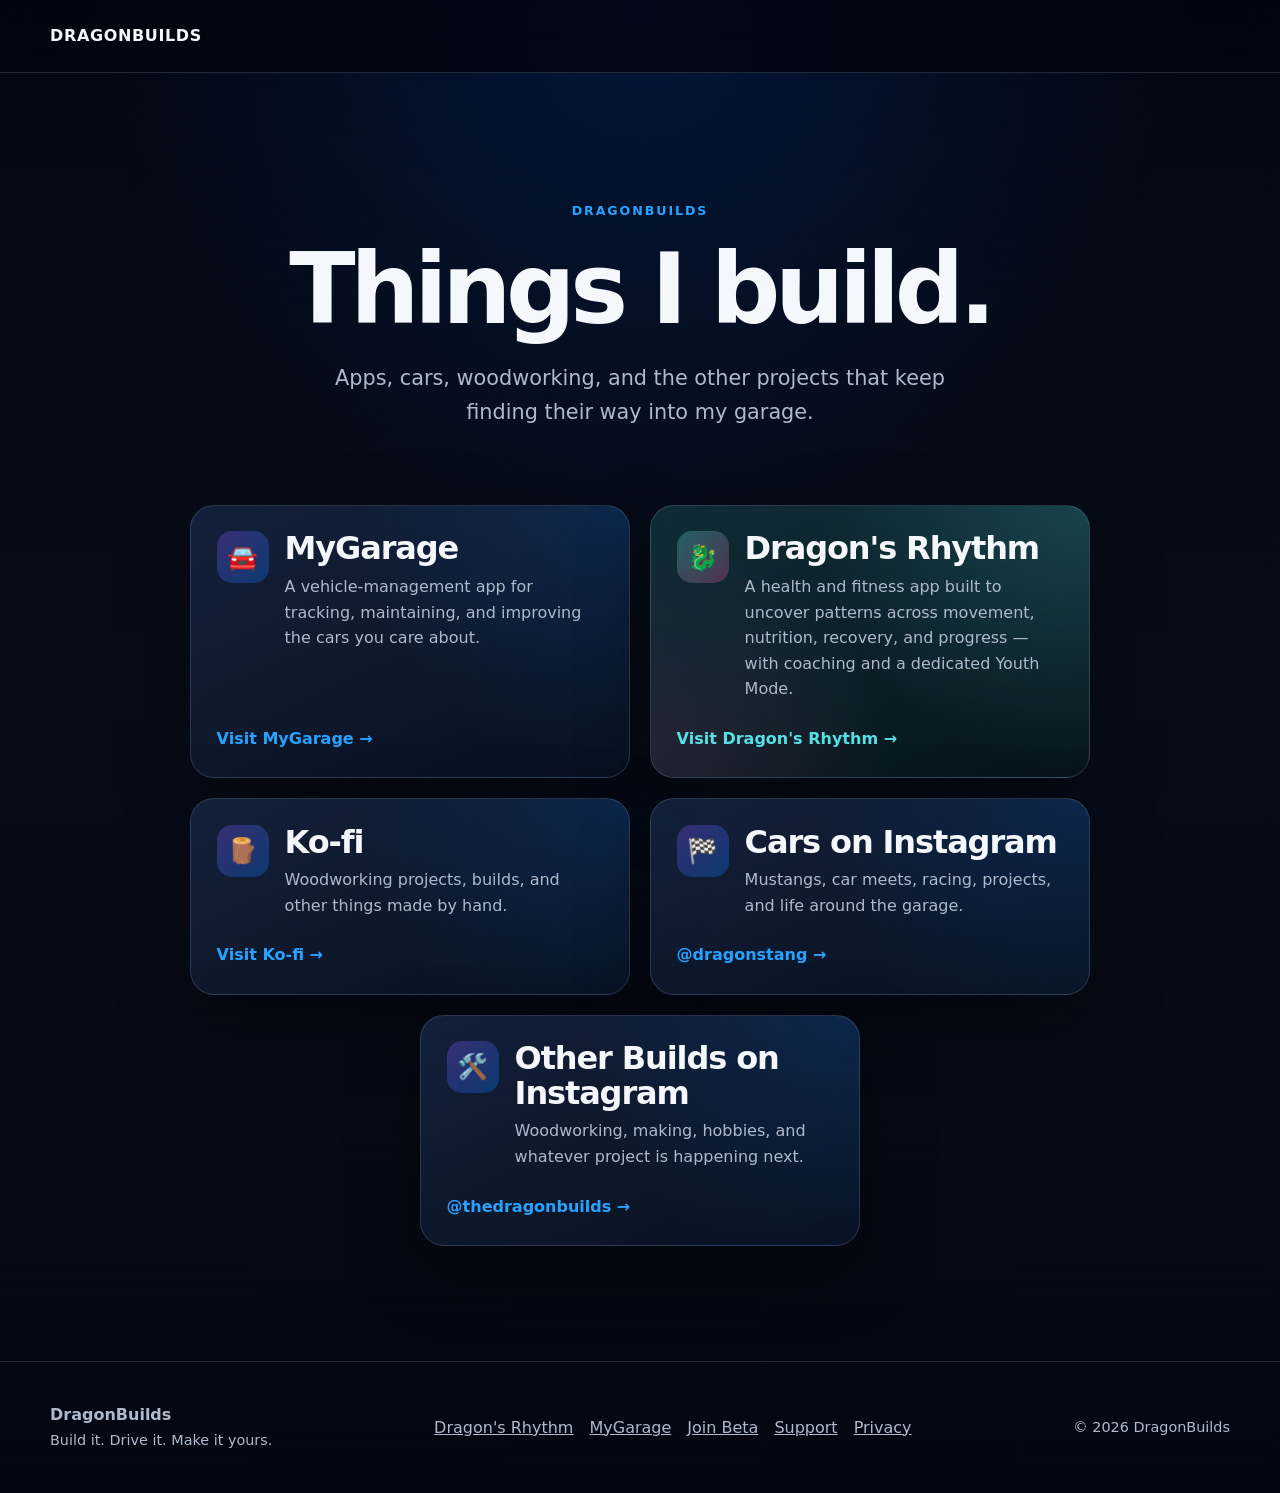
==== commit 3dd77007: "Add files via upload" ====
--- a/docs/index.html
+++ b/docs/index.html
@@ -58,6 +58,32 @@
       border-color: rgba(41, 162, 255, 0.7);
     }
 
+    .link-card.rhythm-card {
+      background:
+        radial-gradient(circle at 100% 0%, rgba(87, 224, 227, 0.18), transparent 17rem),
+        radial-gradient(circle at 0% 100%, rgba(255, 82, 164, 0.11), transparent 15rem),
+        linear-gradient(155deg, rgba(17, 49, 58, 0.88), rgba(7, 20, 27, 0.94));
+    }
+
+    .link-card.rhythm-card:hover,
+    .link-card.rhythm-card:focus-visible {
+      border-color: rgba(87, 224, 227, 0.8);
+    }
+
+    .rhythm-card .link-icon {
+      background: linear-gradient(135deg, rgba(87,224,227,.30), rgba(255,82,164,.26));
+    }
+
+    .rhythm-card .visit {
+      color: #57e0e3;
+    }
+
+    .link-card:last-child:nth-child(odd) {
+      grid-column: 1 / -1;
+      width: calc(50% - .625rem);
+      justify-self: center;
+    }
+
     .link-card h2 {
       margin: 0 0 .5rem;
       font-size: clamp(1.5rem, 4vw, 2rem);
@@ -112,6 +138,11 @@
       .link-card {
         min-height: 160px;
       }
+
+      .link-card:last-child:nth-child(odd) {
+        grid-column: auto;
+        width: 100%;
+      }
     }
   </style>
 </head>
@@ -148,6 +179,17 @@
         <span class="visit">Visit MyGarage →</span>
       </a>
 
+      <a class="link-card rhythm-card" href="dragonsrhythm/">
+        <div class="link-top">
+          <div class="link-icon">🐉</div>
+          <div>
+            <h2>Dragon's Rhythm</h2>
+            <p>A health and fitness app built to uncover patterns across movement, nutrition, recovery, and progress — with coaching and a dedicated Youth Mode.</p>
+          </div>
+        </div>
+        <span class="visit">Visit Dragon's Rhythm →</span>
+      </a>
+
       <a class="link-card" href="https://ko-fi.com/dragonbuilds" target="_blank" rel="noopener noreferrer">
         <div class="link-top">
           <div class="link-icon">🪵</div>
@@ -192,6 +234,7 @@
       <span class="small">Build it. Drive it. Make it yours.</span>
     </div>
     <div class="footer-links">
+      <a href="dragonsrhythm/">Dragon's Rhythm</a>
       <a href="mygarage/">MyGarage</a>
       <a href="mygarage/beta.html">Join Beta</a>
       <a href="mygarage/support.html">Support</a>
--- a/docs/assets/styles.css
+++ b/docs/assets/styles.css
@@ -1,4 +1,377 @@
-
+:root {
+  --bg: #050914;
+  --bg-soft: #0a1122;
+  --panel: rgba(14, 24, 45, 0.86);
+  --panel-solid: #0d172a;
+  --text: #f4f7fb;
+  --muted: #aeb9cc;
+  --line: rgba(154, 173, 209, 0.2);
+  --blue: #087dff;
+  --blue-bright: #29a2ff;
+  --purple: #8c52ff;
+  --max-width: 1180px;
+  --shadow: 0 24px 70px rgba(0, 0, 0, 0.38);
+}
+
+* { box-sizing: border-box; }
+
+html {
+  scroll-behavior: smooth;
+  color-scheme: dark;
+}
+
+body {
+  margin: 0;
+  min-width: 320px;
+  font-family: Inter, ui-sans-serif, system-ui, -apple-system, BlinkMacSystemFont, "Segoe UI", sans-serif;
+  color: var(--text);
+  background:
+    radial-gradient(circle at 50% 0%, rgba(0, 92, 255, 0.17), transparent 34rem),
+    linear-gradient(180deg, #030711 0%, #070d19 45%, #030711 100%);
+  line-height: 1.6;
+}
+
+a { color: inherit; }
+
+img {
+  display: block;
+  max-width: 100%;
+}
+
+.wrapper {
+  width: min(calc(100% - 2rem), var(--max-width));
+  margin-inline: auto;
+}
+
+.site-header {
+  position: sticky;
+  top: 0;
+  z-index: 20;
+  border-bottom: 1px solid var(--line);
+  background: rgba(3, 7, 17, 0.84);
+  backdrop-filter: blur(18px);
+}
+
+.nav {
+  min-height: 72px;
+  display: flex;
+  align-items: center;
+  justify-content: space-between;
+  gap: 1.25rem;
+}
+
+.brand {
+  display: inline-flex;
+  align-items: center;
+  gap: 0.75rem;
+  font-weight: 800;
+  letter-spacing: 0.04em;
+  text-decoration: none;
+}
+
+.brand img {
+  width: 42px;
+  height: 42px;
+  border-radius: 10px;
+  box-shadow: 0 0 28px rgba(0, 111, 255, 0.25);
+}
+
+.nav-links {
+  display: flex;
+  align-items: center;
+  gap: 1.25rem;
+}
+
+.nav-links a {
+  color: var(--muted);
+  text-decoration: none;
+  font-weight: 650;
+}
+
+.nav-links a:hover,
+.nav-links a[aria-current="page"] {
+  color: var(--text);
+}
+
+.button {
+  display: inline-flex;
+  align-items: center;
+  justify-content: center;
+  min-height: 48px;
+  padding: 0.75rem 1.15rem;
+  border: 1px solid rgba(44, 153, 255, 0.65);
+  border-radius: 999px;
+  color: white;
+  background: linear-gradient(135deg, #075bd8, #178fff);
+  box-shadow: 0 12px 34px rgba(0, 102, 255, 0.24);
+  text-decoration: none;
+  font-weight: 800;
+}
+
+.button.secondary {
+  border-color: var(--line);
+  background: rgba(255, 255, 255, 0.035);
+  box-shadow: none;
+}
+
+.hero {
+  padding: clamp(4.5rem, 10vw, 8rem) 0 4rem;
+}
+
+.hero-grid {
+  display: grid;
+  grid-template-columns: 1.05fr 0.95fr;
+  align-items: center;
+  gap: clamp(2.5rem, 6vw, 6rem);
+}
+
+.eyebrow {
+  margin: 0 0 1rem;
+  color: var(--blue-bright);
+  font-weight: 850;
+  letter-spacing: 0.15em;
+  text-transform: uppercase;
+  font-size: 0.79rem;
+}
+
+h1, h2, h3 {
+  margin-top: 0;
+  line-height: 1.08;
+}
+
+h1 {
+  max-width: 12ch;
+  margin-bottom: 1.25rem;
+  font-size: clamp(3rem, 7.6vw, 6.8rem);
+  letter-spacing: -0.055em;
+}
+
+h2 {
+  margin-bottom: 1rem;
+  font-size: clamp(2rem, 4.5vw, 3.7rem);
+  letter-spacing: -0.035em;
+}
+
+h3 {
+  margin-bottom: 0.65rem;
+  font-size: 1.25rem;
+}
+
+.lede {
+  max-width: 640px;
+  margin: 0 0 1.75rem;
+  color: var(--muted);
+  font-size: clamp(1.05rem, 2vw, 1.3rem);
+}
+
+.hero-actions {
+  display: flex;
+  flex-wrap: wrap;
+  gap: 0.8rem;
+}
+
+.hero-art {
+  position: relative;
+  isolation: isolate;
+}
+
+.hero-art::before {
+  content: "";
+  position: absolute;
+  inset: 10% 8%;
+  z-index: -1;
+  border-radius: 50%;
+  background: rgba(0, 105, 255, 0.32);
+  filter: blur(70px);
+}
+
+.hero-art img {
+  width: min(100%, 640px);
+  margin-inline: auto;
+}
+
+.section {
+  padding: clamp(4rem, 8vw, 7rem) 0;
+}
+
+.section-heading {
+  max-width: 760px;
+  margin-bottom: 2.25rem;
+}
+
+.section-heading p,
+.card p,
+.prose p,
+.prose li {
+  color: var(--muted);
+}
+
+.grid-3,
+.grid-4 {
+  display: grid;
+  gap: 1.25rem;
+}
+
+.grid-3 { grid-template-columns: repeat(3, 1fr); }
+.grid-4 { grid-template-columns: repeat(4, 1fr); }
+
+.card {
+  padding: 1.5rem;
+  border: 1px solid var(--line);
+  border-radius: 22px;
+  background: linear-gradient(155deg, rgba(25, 40, 71, 0.72), rgba(9, 17, 31, 0.88));
+  box-shadow: var(--shadow);
+}
+
+.card .icon {
+  display: grid;
+  width: 46px;
+  height: 46px;
+  margin-bottom: 1.15rem;
+  place-items: center;
+  border-radius: 13px;
+  background: linear-gradient(135deg, rgba(140,82,255,.32), rgba(0,126,255,.32));
+  font-size: 1.35rem;
+}
+
+.feature-showcase {
+  display: grid;
+  grid-template-columns: 0.85fr 1.15fr;
+  gap: clamp(2rem, 6vw, 5rem);
+  align-items: center;
+}
+
+.phone-row {
+  display: grid;
+  grid-template-columns: repeat(3, minmax(0, 1fr));
+  gap: 1rem;
+  align-items: start;
+}
+
+.phone-shot {
+  overflow: hidden;
+  border: 1px solid rgba(97, 131, 188, 0.4);
+  border-radius: 24px;
+  background: #111827;
+  box-shadow: 0 28px 65px rgba(0, 0, 0, 0.48);
+}
+
+.phone-shot:nth-child(2) { margin-top: 2.5rem; }
+
+.phone-shot img {
+  width: 100%;
+  height: auto;
+}
+
+.screenshot-grid {
+  display: grid;
+  grid-template-columns: repeat(4, minmax(0, 1fr));
+  gap: 1rem;
+}
+
+.screenshot-card {
+  overflow: hidden;
+  border: 1px solid var(--line);
+  border-radius: 22px;
+  background: var(--panel-solid);
+  box-shadow: var(--shadow);
+}
+
+.screenshot-card img {
+  width: 100%;
+  aspect-ratio: 9 / 19.5;
+  object-fit: cover;
+  object-position: top;
+}
+
+.screenshot-card figcaption {
+  padding: 1rem;
+  color: var(--muted);
+  font-weight: 700;
+}
+
+.band {
+  border-block: 1px solid var(--line);
+  background:
+    radial-gradient(circle at 20% 30%, rgba(140, 82, 255, 0.13), transparent 24rem),
+    rgba(10, 18, 34, 0.65);
+}
+
+.callout {
+  display: flex;
+  align-items: center;
+  justify-content: space-between;
+  gap: 2rem;
+  padding: clamp(2rem, 5vw, 3.5rem);
+  border: 1px solid rgba(28, 133, 255, 0.38);
+  border-radius: 28px;
+  background: linear-gradient(135deg, rgba(6, 45, 97, 0.72), rgba(21, 14, 56, 0.75));
+}
+
+.callout h2 { margin-bottom: 0.4rem; }
+.callout p { margin: 0; color: var(--muted); }
+
+.page-hero {
+  padding: 5rem 0 2.5rem;
+}
+
+.page-hero h1 {
+  max-width: 16ch;
+  font-size: clamp(2.6rem, 7vw, 5.2rem);
+}
+
+.prose {
+  max-width: 860px;
+  padding-bottom: 6rem;
+}
+
+.prose section {
+  margin-top: 2.5rem;
+  padding-top: 2.5rem;
+  border-top: 1px solid var(--line);
+}
+
+.prose ul {
+  padding-left: 1.25rem;
+}
+
+.contact-box {
+  margin: 2rem 0;
+  padding: 1.5rem;
+  border: 1px solid rgba(44, 153, 255, 0.44);
+  border-radius: 20px;
+  background: rgba(8, 39, 82, 0.48);
+}
+
+.contact-box a {
+  color: #65b7ff;
+  font-weight: 800;
+}
+
+footer {
+  padding: 2.5rem 0;
+  border-top: 1px solid var(--line);
+  color: var(--muted);
+}
+
+.footer-grid {
+  display: flex;
+  justify-content: space-between;
+  gap: 1rem;
+  flex-wrap: wrap;
+}
+
+.footer-links {
+  display: flex;
+  gap: 1rem;
+  flex-wrap: wrap;
+}
+
+.footer-links a {
+  color: var(--muted);
+}
+
+.small { font-size: 0.9rem; }
 
 /* Beta signup */
 .beta-layout {
@@ -122,8 +495,141 @@
   background: rgba(255,255,255,0.025);
 }
 
-@media (max-width: 850px) {
-  .beta-layout {
+@media (max-width: 900px) {
+  .hero-grid,
+  .feature-showcase {
     grid-template-columns: 1fr;
   }
-}
+
+  .hero-art {
+    max-width: 650px;
+    margin-inline: auto;
+  }
+
+  .grid-3 { grid-template-columns: 1fr; }
+  .grid-4 { grid-template-columns: repeat(2, 1fr); }
+  .screenshot-grid { grid-template-columns: repeat(2, 1fr); }
+}
+
+@media (max-width: 850px) {
+  .beta-layout { grid-template-columns: 1fr; }
+}
+
+@media (max-width: 620px) {
+  .wrapper { width: min(calc(100% - 1.25rem), var(--max-width)); }
+
+  .nav { min-height: 64px; }
+
+  .brand span { display: none; }
+
+  .nav-links {
+    gap: 0.75rem;
+    font-size: 0.9rem;
+  }
+
+  .nav-links .hide-mobile { display: none; }
+
+  .hero { padding-top: 3.5rem; }
+
+  .hero-actions .button { width: 100%; }
+
+  .phone-row { grid-template-columns: repeat(2, 1fr); }
+
+  .phone-shot:nth-child(2) { margin-top: 1rem; }
+  .phone-shot:nth-child(3) { display: none; }
+
+  .grid-4,
+  .screenshot-grid { grid-template-columns: 1fr; }
+
+  .callout {
+    align-items: stretch;
+    flex-direction: column;
+  }
+
+  .callout .button { width: 100%; }
+}
+
+
+/* Support form */
+.support-layout {
+  display: grid;
+  grid-template-columns: 1.1fr 0.9fr;
+  gap: clamp(2rem, 6vw, 5rem);
+  align-items: start;
+}
+
+.support-form {
+  display: grid;
+  gap: 1.1rem;
+}
+
+.support-form input[type="text"],
+.support-form input[type="email"],
+.support-form select,
+.support-form textarea {
+  width: 100%;
+  min-height: 48px;
+  padding: 0.8rem 0.9rem;
+  border: 1px solid rgba(154, 173, 209, 0.28);
+  border-radius: 12px;
+  outline: none;
+  color: var(--text);
+  background: rgba(3, 8, 18, 0.72);
+  font: inherit;
+}
+
+.support-form select {
+  appearance: auto;
+}
+
+.support-form textarea {
+  min-height: 120px;
+  resize: vertical;
+}
+
+.support-form input:focus,
+.support-form select:focus,
+.support-form textarea:focus {
+  border-color: var(--blue-bright);
+  box-shadow: 0 0 0 3px rgba(41, 162, 255, 0.12);
+}
+
+.support-form .button[disabled] {
+  opacity: 0.65;
+  cursor: wait;
+}
+
+.support-side {
+  display: grid;
+  gap: 1.25rem;
+}
+
+.support-tip {
+  padding: 1.25rem;
+  border: 1px solid var(--line);
+  border-radius: 18px;
+  background: rgba(255, 255, 255, 0.025);
+}
+
+.support-tip h3 {
+  margin-bottom: 0.5rem;
+}
+
+.support-tip p,
+.support-tip li {
+  color: var(--muted);
+}
+
+.honeypot {
+  position: absolute !important;
+  left: -9999px !important;
+  width: 1px !important;
+  height: 1px !important;
+  overflow: hidden !important;
+}
+
+@media (max-width: 850px) {
+  .support-layout {
+    grid-template-columns: 1fr;
+  }
+}
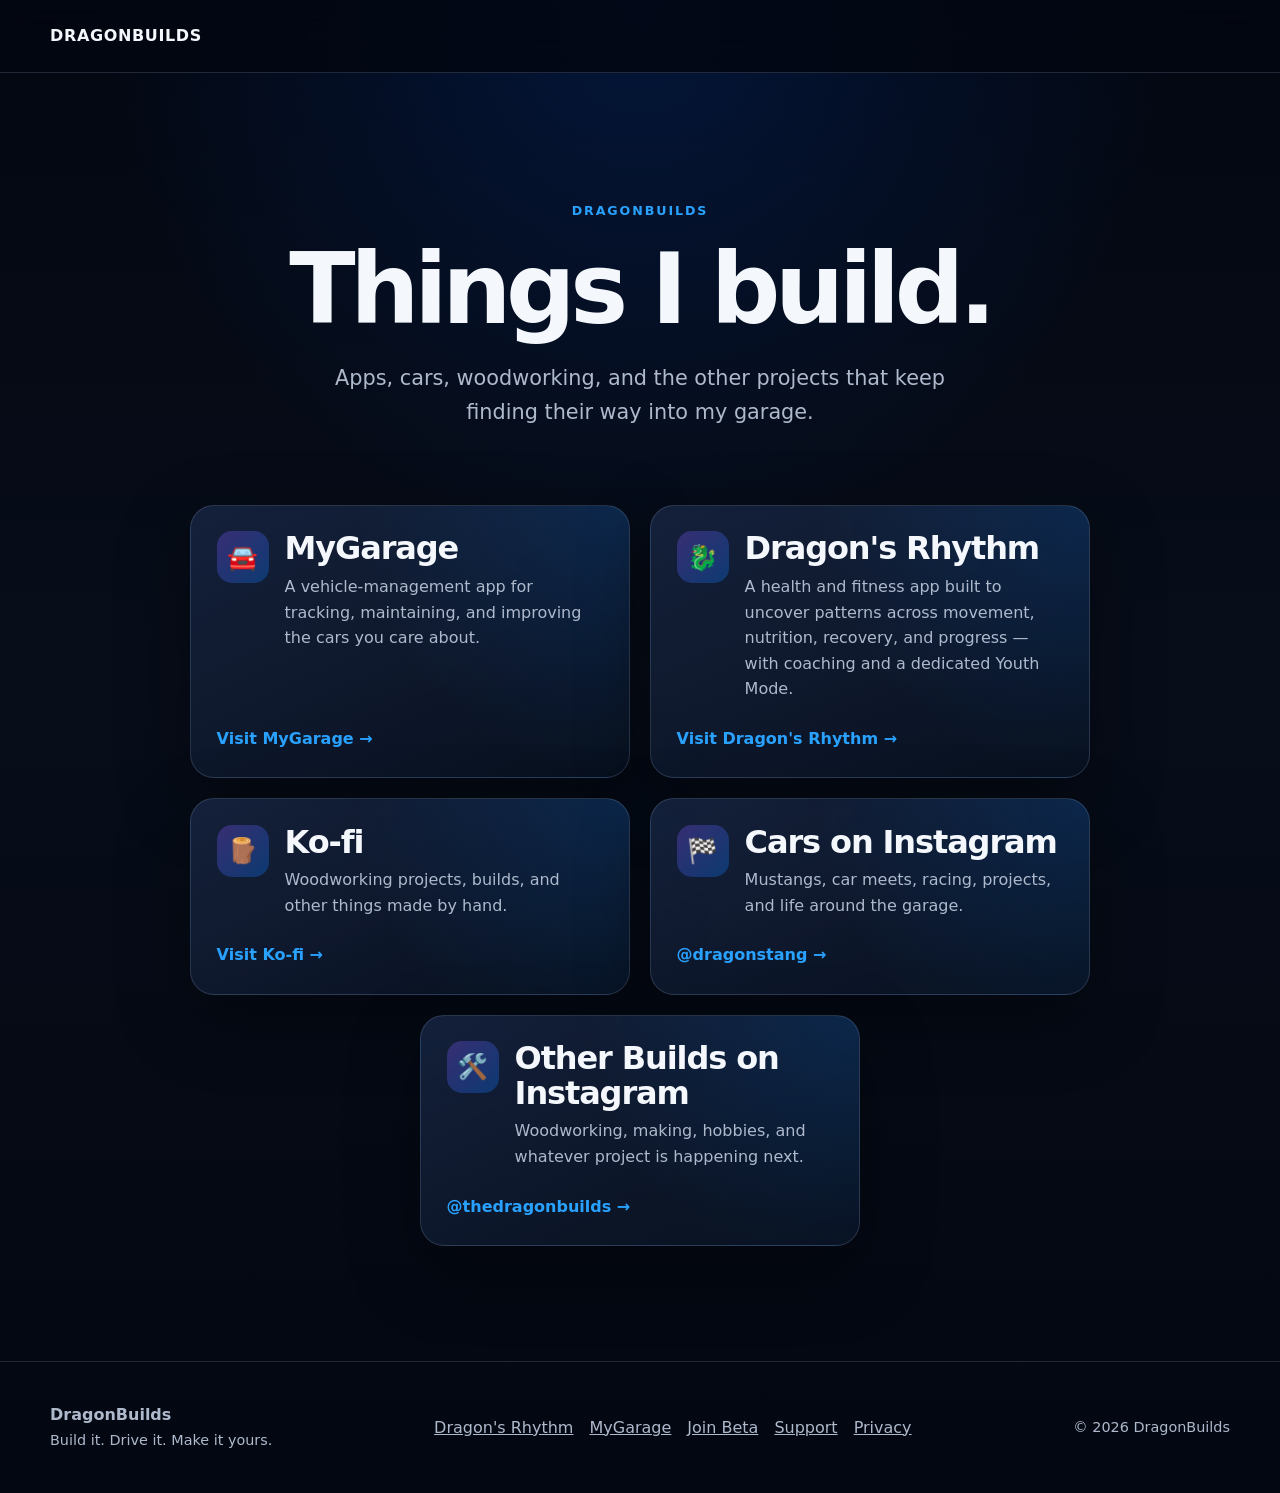
==== commit dac0d8e8: "Add files via upload" ====
--- a/docs/index.html
+++ b/docs/index.html
@@ -58,26 +58,6 @@
       border-color: rgba(41, 162, 255, 0.7);
     }
 
-    .link-card.rhythm-card {
-      background:
-        radial-gradient(circle at 100% 0%, rgba(87, 224, 227, 0.18), transparent 17rem),
-        radial-gradient(circle at 0% 100%, rgba(255, 82, 164, 0.11), transparent 15rem),
-        linear-gradient(155deg, rgba(17, 49, 58, 0.88), rgba(7, 20, 27, 0.94));
-    }
-
-    .link-card.rhythm-card:hover,
-    .link-card.rhythm-card:focus-visible {
-      border-color: rgba(87, 224, 227, 0.8);
-    }
-
-    .rhythm-card .link-icon {
-      background: linear-gradient(135deg, rgba(87,224,227,.30), rgba(255,82,164,.26));
-    }
-
-    .rhythm-card .visit {
-      color: #57e0e3;
-    }
-
     .link-card:last-child:nth-child(odd) {
       grid-column: 1 / -1;
       width: calc(50% - .625rem);
@@ -179,7 +159,7 @@
         <span class="visit">Visit MyGarage →</span>
       </a>
 
-      <a class="link-card rhythm-card" href="dragonsrhythm/">
+      <a class="link-card" href="dragonsrhythm/">
         <div class="link-top">
           <div class="link-icon">🐉</div>
           <div>
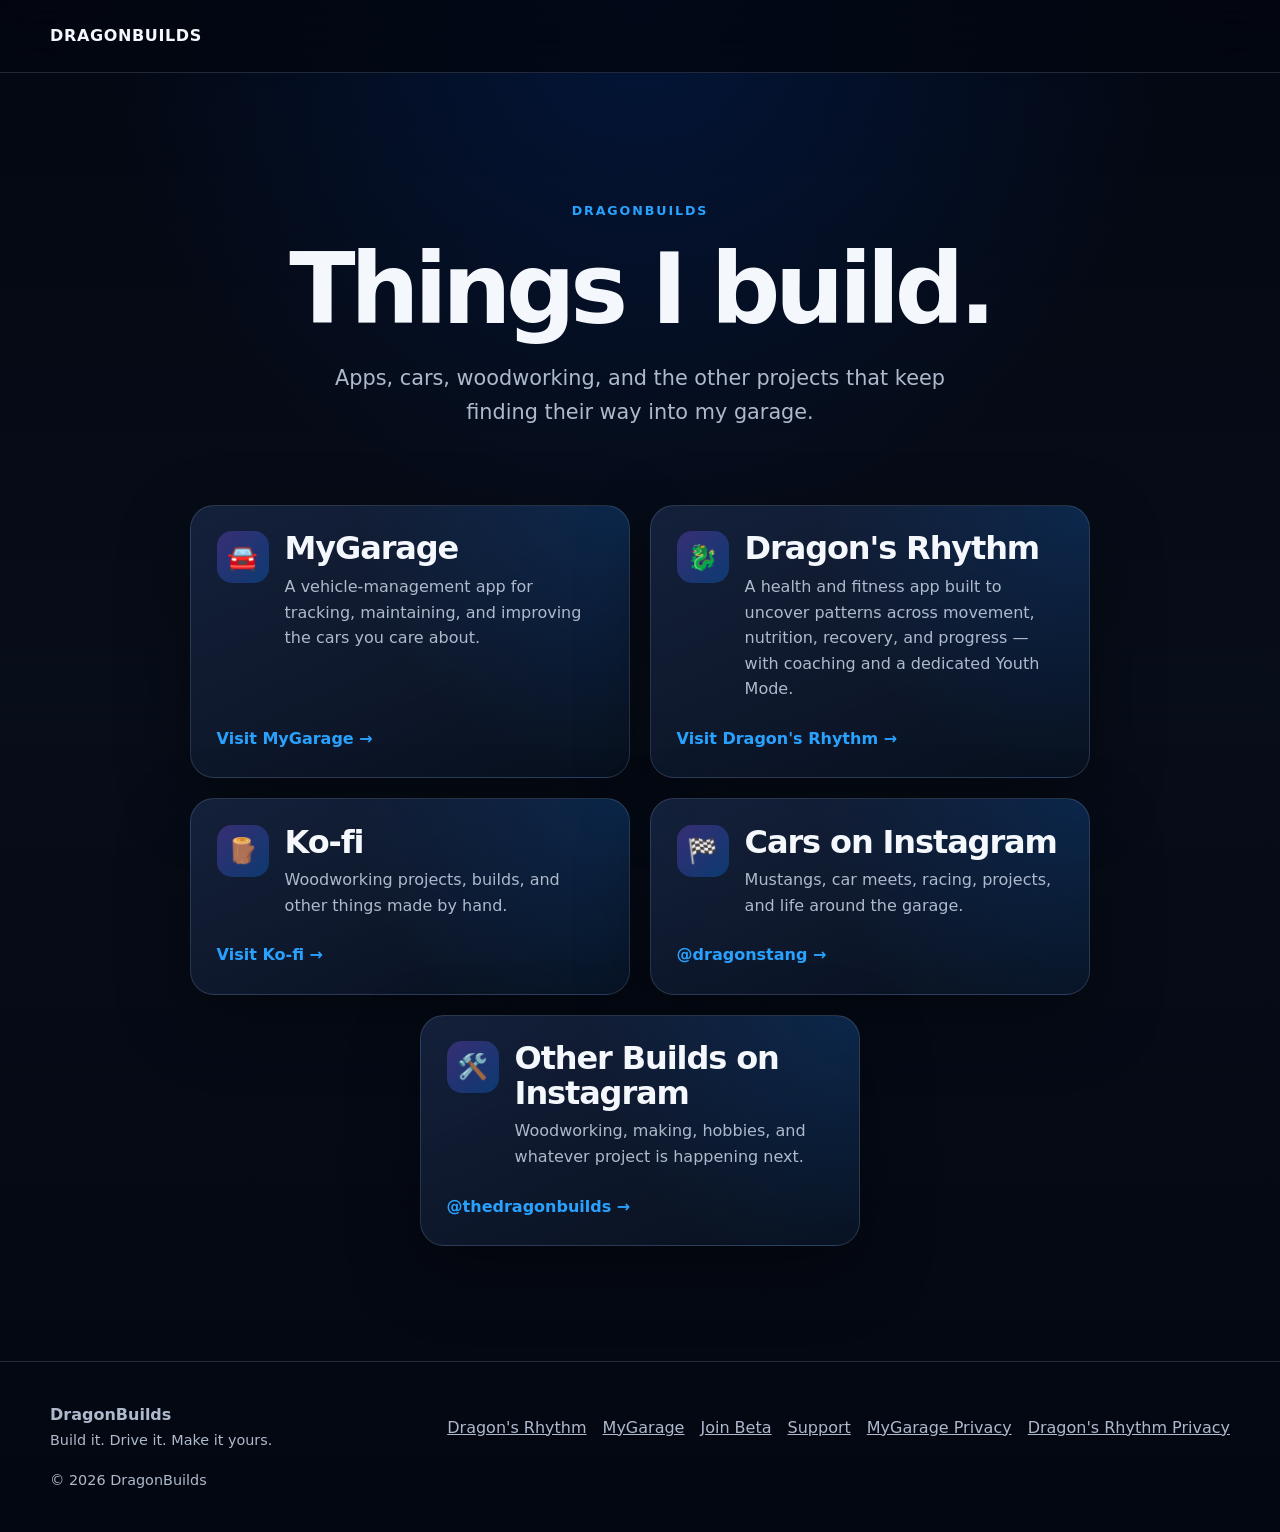
==== commit 77232e0c: "Add files via upload" ====
--- a/docs/index.html
+++ b/docs/index.html
@@ -218,7 +218,8 @@
       <a href="mygarage/">MyGarage</a>
       <a href="mygarage/beta.html">Join Beta</a>
       <a href="mygarage/support.html">Support</a>
-      <a href="mygarage/privacy.html">Privacy</a>
+      <a href="mygarage/privacy.html">MyGarage Privacy</a>
+      <a href="dragonsrhythm/privacy.html">Dragon's Rhythm Privacy</a>
     </div>
     <div class="small">© 2026 DragonBuilds</div>
   </div>
